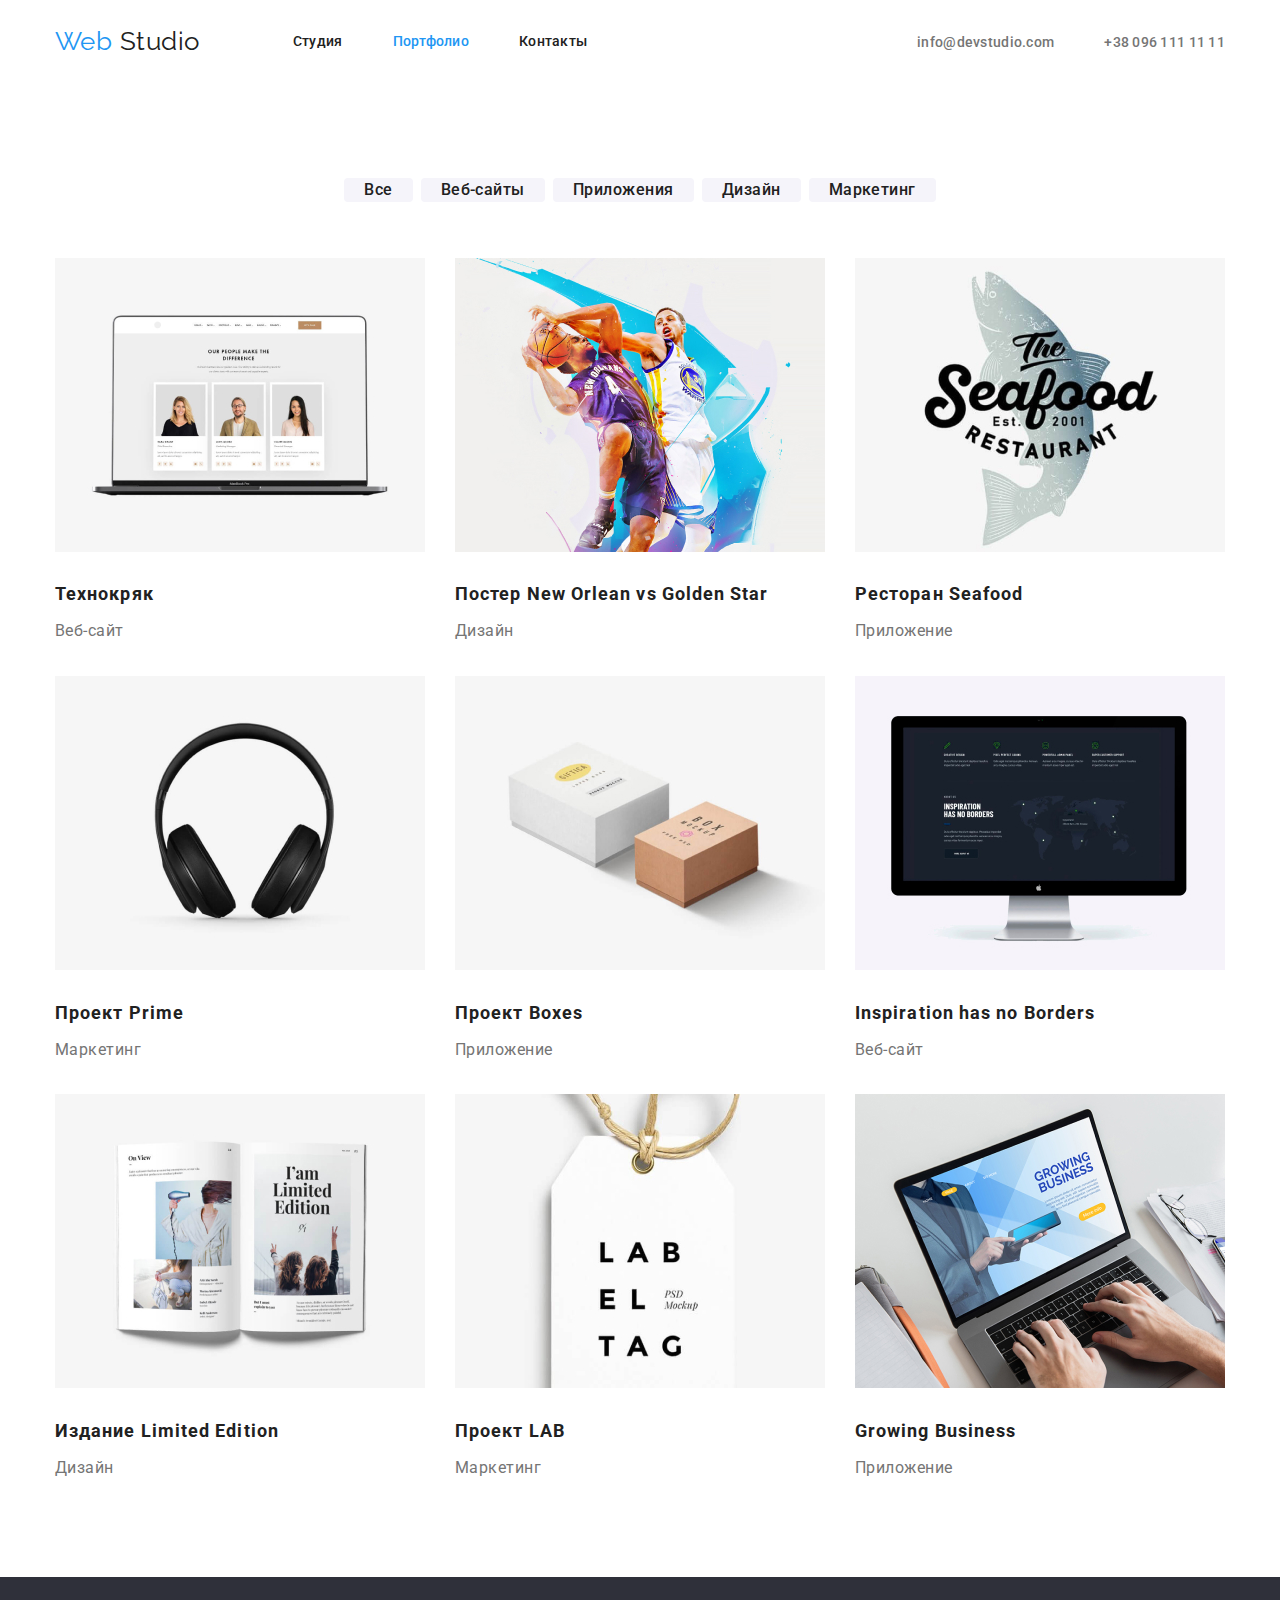
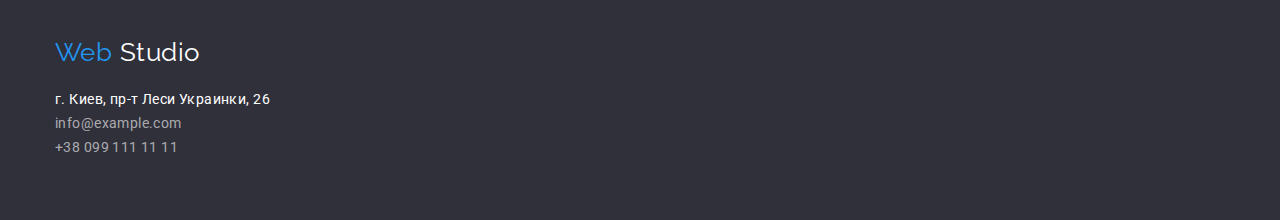
==== portfolio.html @ 5c3839e7 "finish" ====
<!DOCTYPE html>
<html lang="ru">
  <head>
    <meta charset="UTF-8" />
    <meta name="viewport" content="width=device-width, initial-scale=1.0" />
    <title>Portfolio</title>
    <link
      href="https://fonts.googleapis.com/css2?family=Raleway:wght@700&family=Roboto:wght@400;500;700;900&display=swap"
      rel="stylesheet"
    />
    <link rel="stylesheet" href="./css/normalize.css" />
    <link rel="stylesheet" href="css/styles-portfolio.css" />
  </head>
  <body class="page">
    <!-- Шапка -->
    <header>
      <div class="main-nav container">
        <nav class="nav-site">
          <a href="./index.html" class="logo link"
            >Web <span class="logo-up">Studio</span></a
          >
          <ul class="site-nav list">
            <li class="item">
              <a href="./index.html" class="site-nav-bot link">Студия</a>
            </li>
            <li class="item">
              <a href="./portfolio.html" class="site-nav-w link">Портфолио</a>
            </li>
            <li class="item">
              <a href="" class="site-nav-bot link">Контакты</a>
            </li>
          </ul>
        </nav>
        <div class="kontakt">
          <address>
            <ul class="kontakt list">
              <li class="item">
                <a href="mailto:info@devstudio.com" class="kontaсt-inf link"
                  >info@devstudio.com</a
                >
              </li>
              <li class="item">
                <a href="tel:+380961111111" class="kontaсt-inf link"
                  >+38 096 111 11 11</a
                >
              </li>
            </ul>
          </address>
        </div>
      </div>
    </header>
    <!-- Хіро -->
    <h1 class="title visually-hidden">Приклади робіт</h1>
    <main class="exm-work container">
      <ul class="meny list">
        <li class="item">
          <button type="button" class="but">Все</button>
        </li>
        <li class="item">
          <button type="button" class="but">Веб-сайты</button>
        </li>
        <li class="item">
          <button type="button" class="but">Приложения</button>
        </li>
        <li class="item">
          <button type="button" class="but">Дизайн</button>
        </li>
        <li class="item">
          <button type="button" class="but">Маркетинг</button>
        </li>
      </ul>
      <ul class="project list">
        <li class="item">
          <img
            src="./image/projekt/techno.jpg"
            width="370"
            height="294"
            alt="Картинка веб сайту"
          />
          <h2 class="project-name">Технокряк</h2>
          <p class="project-fun">Веб-сайт</p>
        </li>
        <li class="item">
          <img
            src="./image/projekt/new.orlean.jpg "
            width="370"
            height="294"
            alt="Фото баскетболістів"
          />
          <h2 class="project-name">Постер New Orlean vs Golden Star</h2>
          <p class="project-fun">Дизайн</p>
        </li>
        <li class="item">
          <img
            src="./image/projekt/seafood.jpg"
            width="370"
            height="294"
            alt="Емблема ресторану суафуд"
          />
          <h2 class="project-name">Ресторан Seafood</h2>
          <p class="project-fun">Приложение</p>
        </li>
        <li class="item">
          <img
            src="./image/projekt/prime.jpg"
            width="370"
            height="294"
            alt="Фото наушників"
          />
          <h2 class="project-name">Проект Prime</h2>
          <p class="project-fun">Маркетинг</p>
        </li>
        <li class="item">
          <img
            src="./image/projekt/boxes.jpg "
            width="370"
            height="294"
            alt="Дві коробочки"
          />
          <h2 class="project-name">Проект Boxes</h2>
          <p class="project-fun">Приложение</p>
        </li>
        <li class="item">
          <img
            src="./image/projekt/inspiration.jpg "
            width="370"
            height="294"
            alt="Екран компютера"
          />
          <h2 class="project-name">Inspiration has no Borders</h2>
          <p class="project-fun">Веб-сайт</p>
        </li>
        <li class="item">
          <img
            src="./image/projekt/limited.jpg "
            width="370"
            height="294"
            alt="Відкрита книга"
          />
          <h2 class="project-name">Издание Limited Edition</h2>
          <p class="project-fun">Дизайн</p>
        </li>
        <li class="item">
          <img
            src="./image/projekt/lab.jpg"
            width="370"
            height="294"
            alt="Етикетка лаб"
          />
          <h2 class="project-name">Проект LAB</h2>
          <p class="project-fun">Маркетинг</p>
        </li>
        <li class="item">
          <img
            src="./image/projekt/growing.jpg "
            width="370"
            height="294"
            alt="Робота на ноутбуці"
          />
          <h2 class="project-name">Growing Business</h2>
          <p class="project-fun">Приложение</p>
        </li>
      </ul>
    </main>
    <!-- Подвал -->
    <footer>
      <section class="footer">
        <div class="container">
          <h2 class="title visually-hidden">Подвал</h2>
          <div>
            <div class="footer-logo">
              <a href="./index.html" class="logo link"
                >Web <span class="logo-d">Studio</span>
              </a>
            </div>
            <address>
              <ul class="address list">
                <li class="item">
                  <a
                    target="blank"
                    href="https://www.google.com.ua/maps/search/%D0%B3.+%D0%9A%D0%B8%D0%B5%D0%B2,+%D0%BF%D1%80-%D1%82+%D0%9B%D0%B5%D1%81%D0%B8+%D0%A3%D0%BA%D1%80%D0%B0%D0%B8%D0%BD%D0%BA%D0%B8,+26/@50.4728094,30.41841,12z/data=!3m1!4b1?hl=ru"
                    class="address-ul link"
                    >г. Киев, пр-т Леси Украинки, 26</a
                  >
                </li>
                <li class="item">
                  <a href="mailto:info@example.com" class="address-kont link"
                    >info@example.com</a
                  >
                </li>
                <li class="item">
                  <a href="tel:+38099111111" class="address-kont link"
                    >+38 099 111 11 11</a
                  >
                </li>
              </ul>
            </address>
          </div>
          <div></div>
        </div>
      </section>
    </footer>
  </body>
</html>
---- css/styles-portfolio.css ----
:root {
  --primari-text-color: #757575;
  --title-text-color: #2196f3;
  --accent-color: #212121;
  --primary-beg-color: #ffffff;
  --primary-begf-color: #2f303a;
  --primary-begf-team: #f5f4fa;
  --font-famali: Roboto, sans-serif;
  --font-famali-logo: Raleway, sans-serif;
}
body {
  color: var(--accent-color);
  background-color: var(--primary-beg-color);
  font-family: var(--font-famali);
  letter-spacing: 0.03em;
}
* {
  box-sizing: border-box;
}
*,
*::before,
*::after {
  box-sizing: inherit;
  margin: 0;
  padding: 0;
  /* outline: 1px solid red; */
}
.link {
  text-decoration: none;
}
.list {
  list-style: none;
  padding: 0;
  margin: 0;
}
button {
  cursor: pointer;
}
.visually-hidden {
  position: absolute !important;
  clip: rect(1px 1px 1px 1px); /* IE6, IE7 */
  clip: rect(1px, 1px, 1px, 1px);
  padding: 0 !important;
  border: 0 !important;
  height: 1px !important;
  width: 1px !important;
  overflow: hidden;
}
.container {
  width: 1170px;
  padding-left: 15px;
  padding-right: 15px;
  margin: 0 auto;
  border: coral 15px;
}
/* ====header==== */
.main-nav {
  display: flex;
  align-items: center;
  padding-bottom: 94px;
}
.nav-site {
  display: flex;
  align-items: center;
}
.logo {
  color: var(--title-text-color);
  font-family: var(--font-famali-logo);
  font-size: 26px;
  line-height: 1.19;
}
.logo-up {
  color: var(--accent-color);
}
.site-nav-bot {
  display: block;
  padding-top: 32px;
  padding-bottom: 32px;

  font-weight: 500;
  font-size: 14px;
  line-height: 1.42;
  letter-spacing: 0.02em;
  color: var(--accent-color);
}
.site-nav-bot:hover,
.site-nav-bot:focus {
  color: var(--title-text-color);
}
.kontaсt-inf {
  font-style: normal;
  font-weight: 500;
  font-size: 14px;
  line-height: 1.14;
  letter-spacing: 0.02em;
  color: var(--primari-text-color);
}
.kontakt .item {
  padding-top: 32px;
  padding-bottom: 32px;
}
.kontakt .item + .item {
  margin-left: 50px;
}
.kontakt {
  display: flex;
  margin-left: auto;
}
.site-nav-w {
  display: block;
  padding-top: 32px;
  padding-bottom: 32px;

  font-weight: 500;
  font-size: 14px;
  line-height: 1.42;
  letter-spacing: 0.02em;
  color: var(--title-text-color);
}
.kontaсt-inf:hover,
.kontaсt-inf:focus {
  color: var(--title-text-color);
}
.site-nav {
  display: flex;
  margin-left: 93px;
}
.site-nav .item:not(:last-child) {
  margin-right: 50px;
}
/* ====end header==== */
/* ====hero==== */
.but {
  font-family: Roboto;
  font-weight: 500;
  font-size: 16px;
  line-height: 1.5;
  text-align: center;
  letter-spacing: 0.03em;
  color: var(--accent-color);
  background-color: #f5f4fa;
  border-radius: 4px;
  padding: 0px 20px;
  display: inline-block;
}
.but {
  border: 0px;
}
.but:hover,
.but:focus {
  background-color: var(--title-text-color);
  color: var(--primary-beg-color);
}
.project-name {
  font-weight: 700;
  font-size: 18px;
  line-height: 2;
  letter-spacing: 0.06em;
  color: var(--accent-color);
  margin-top: 20px;
  margin-bottom: 4px;
}
.project-fun {
  font-weight: 400;
  font-size: 16px;
  line-height: 1.87;
  letter-spacing: 0.03em;
  color: var(--primari-text-color);
}
.project {
  display: flex;
  flex-wrap: wrap;
}
.project .item {
  width: 370;
  margin-right: 30px;
  margin-bottom: 30px;
}
.project .item:nth-last-child(-n + 3) {
  margin-bottom: 0px;
}
.project .item:nth-child(3n) {
  margin-right: 0;
}
.meny {
  display: flex;
  justify-content: center;
}
.meny .item + .item {
  margin-left: 8px;
}
.meny {
  margin-bottom: 56px;
}
.exm-work {
  padding-bottom: 94px;
}

/* ====end hero==== */

/* ====foother==== */
.footer {
  background-color: var(--primary-begf-color);
  padding-bottom: 60px;
  padding-top: 60px;
}
.logo-d {
  color: var(--primary-beg-color);
}
.address-ul {
  font-style: normal;
  font-weight: 400;
  font-size: 14px;
  line-height: 1.71;
  letter-spacing: 0.03em;
  color: var(--primary-beg-color);
}
.address-kont {
  font-style: normal;
  font-weight: 400;
  font-size: 14px;
  line-height: 1.71;
  letter-spacing: 0.03em;
  color: rgba(255, 255, 255, 0.6);
}
.address-kont:hover,
.address-kont:focus {
  color: var(--title-text-color);
}
.address-ul:hover,
.address-ul:focus {
  color: var(--title-text-color);
}
.footer-logo {
  display: flex;
  margin-bottom: 20px;
}
.address .item {
  display: flex;
}
.address .item {
  margin-bottom: 9px;
}
.address .item:nth-last-child(-n + 3) {
  margin-bottom: 0px;
}
/* ====end foother==== */
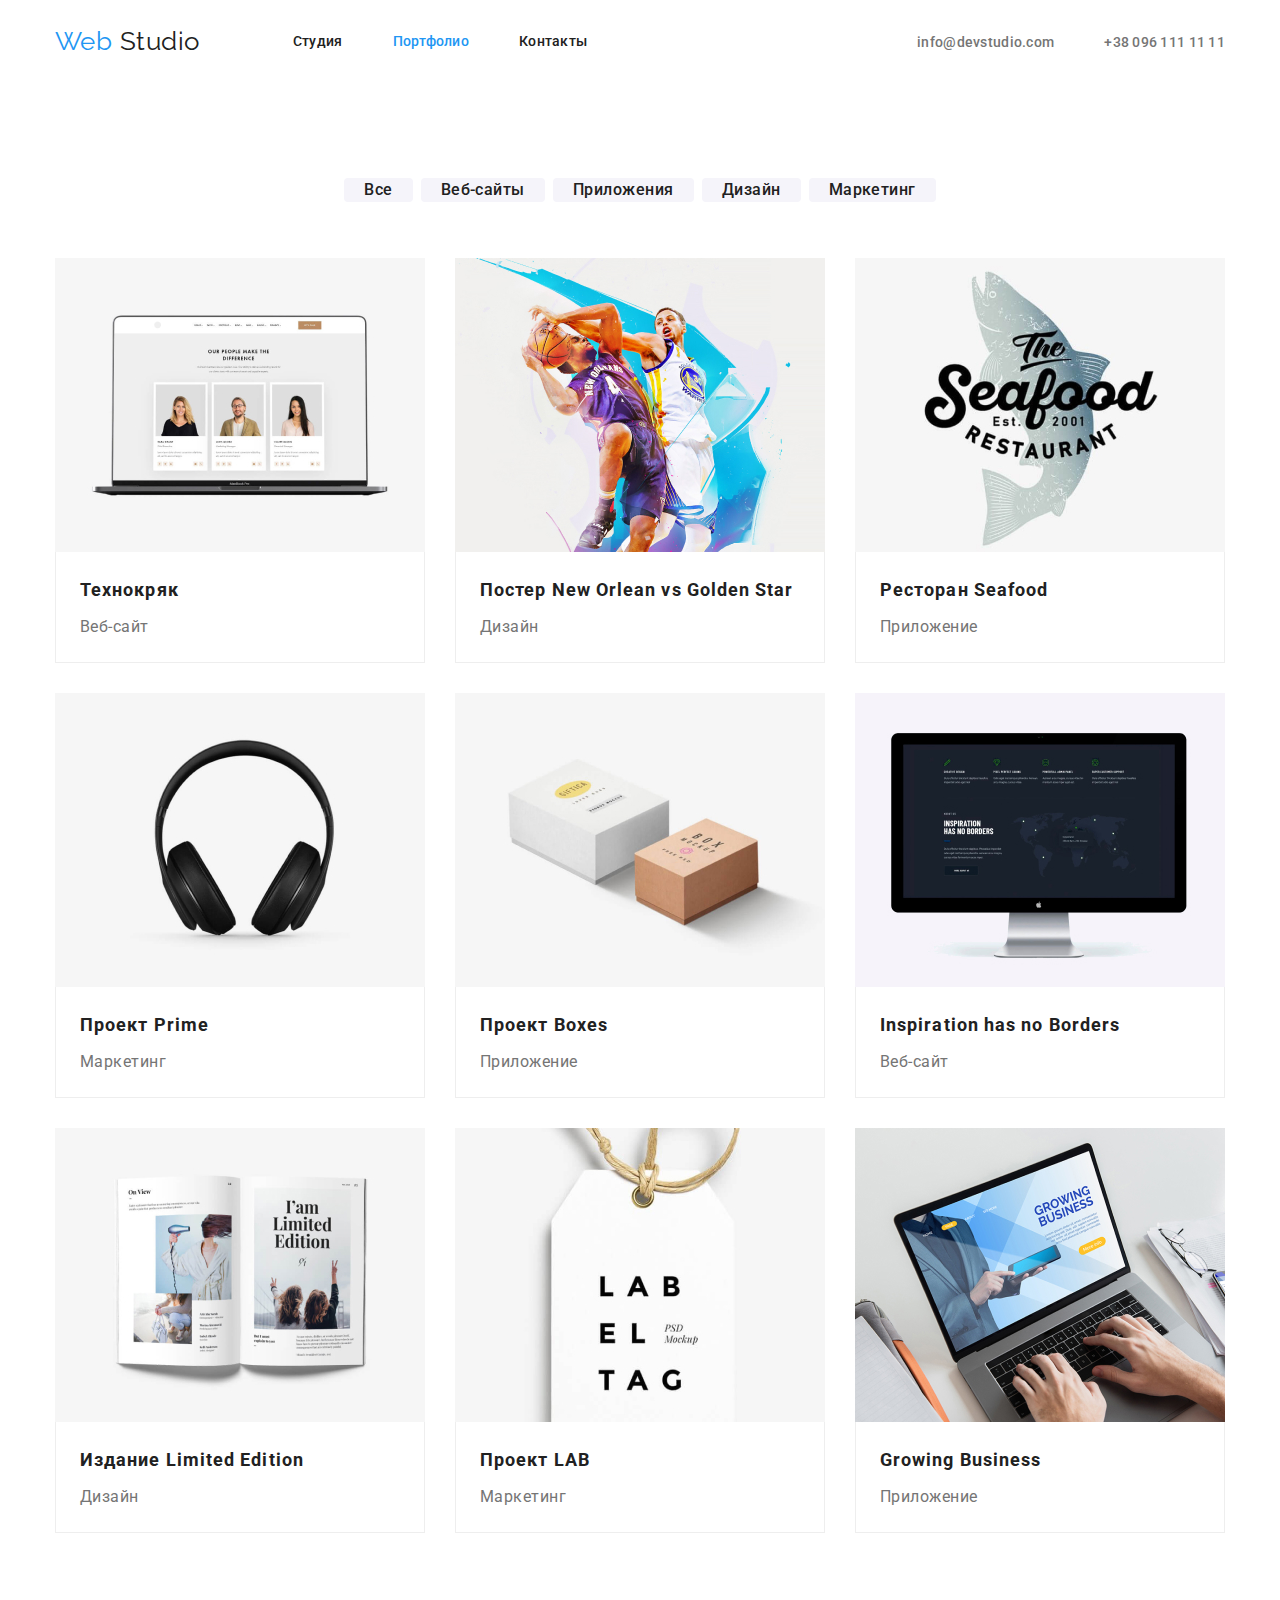
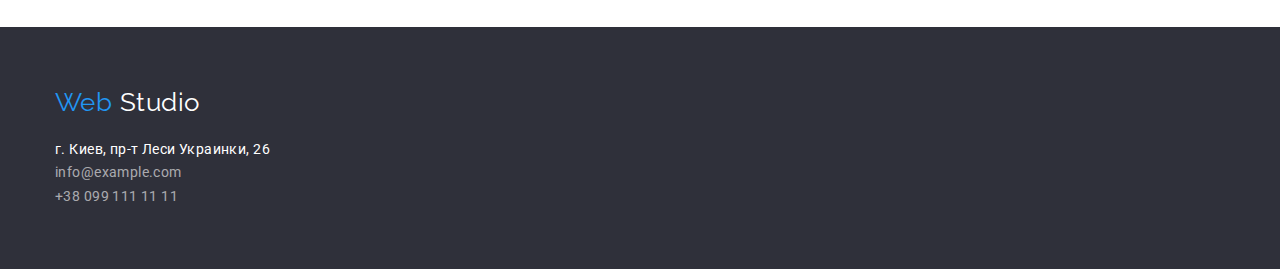
==== commit 877b2832: "finish" ====
--- a/portfolio.html
+++ b/portfolio.html
@@ -71,84 +71,124 @@
       </ul>
       <ul class="project list">
         <li class="item">
-          <img
-            src="./image/projekt/techno.jpg"
-            width="370"
-            height="294"
-            alt="Картинка веб сайту"
-          />
-          <h2 class="project-name">Технокряк</h2>
-          <p class="project-fun">Веб-сайт</p>
-        </li>
-        <li class="item">
-          <img
-            src="./image/projekt/new.orlean.jpg "
-            width="370"
-            height="294"
-            alt="Фото баскетболістів"
-          />
-          <h2 class="project-name">Постер New Orlean vs Golden Star</h2>
-          <p class="project-fun">Дизайн</p>
-        </li>
-        <li class="item">
-          <img
-            src="./image/projekt/seafood.jpg"
-            width="370"
-            height="294"
-            alt="Емблема ресторану суафуд"
-          />
-          <h2 class="project-name">Ресторан Seafood</h2>
-          <p class="project-fun">Приложение</p>
-        </li>
-        <li class="item">
-          <img
-            src="./image/projekt/prime.jpg"
-            width="370"
-            height="294"
-            alt="Фото наушників"
-          />
-          <h2 class="project-name">Проект Prime</h2>
-          <p class="project-fun">Маркетинг</p>
-        </li>
-        <li class="item">
-          <img
-            src="./image/projekt/boxes.jpg "
-            width="370"
-            height="294"
-            alt="Дві коробочки"
-          />
-          <h2 class="project-name">Проект Boxes</h2>
-          <p class="project-fun">Приложение</p>
-        </li>
-        <li class="item">
-          <img
-            src="./image/projekt/inspiration.jpg "
-            width="370"
-            height="294"
-            alt="Екран компютера"
-          />
-          <h2 class="project-name">Inspiration has no Borders</h2>
-          <p class="project-fun">Веб-сайт</p>
-        </li>
-        <li class="item">
-          <img
-            src="./image/projekt/limited.jpg "
-            width="370"
-            height="294"
-            alt="Відкрита книга"
-          />
-          <h2 class="project-name">Издание Limited Edition</h2>
-          <p class="project-fun">Дизайн</p>
-        </li>
-        <li class="item">
-          <img
-            src="./image/projekt/lab.jpg"
-            width="370"
-            height="294"
-            alt="Етикетка лаб"
-          />
-          <h2 class="project-name">Проект LAB</h2>
-          <p class="project-fun">Маркетинг</p>
+          <div class="foto">
+            <img
+              src="./image/projekt/techno.jpg"
+              width="370"
+              height="294"
+              alt="Картинка веб сайту"
+            />
+          </div>
+
+          <div class="frame">
+            <h2 class="project-name">Технокряк</h2>
+            <p class="project-fun">Веб-сайт</p>
+          </div>
+        </li>
+        <li class="item">
+          <div class="foto">
+            <img
+              src="./image/projekt/new.orlean.jpg "
+              width="370"
+              height="294"
+              alt="Фото баскетболістів"
+            />
+          </div>
+
+          <div class="frame">
+            <h2 class="project-name">Постер New Orlean vs Golden Star</h2>
+            <p class="project-fun">Дизайн</p>
+          </div>
+        </li>
+        <li class="item">
+          <div class="foto">
+            <img
+              src="./image/projekt/seafood.jpg"
+              width="370"
+              height="294"
+              alt="Емблема ресторану суафуд"
+            />
+          </div>
+
+          <div class="frame">
+            <h2 class="project-name">Ресторан Seafood</h2>
+            <p class="project-fun">Приложение</p>
+          </div>
+        </li>
+        <li class="item">
+          <div class="foto">
+            <img
+              src="./image/projekt/prime.jpg"
+              width="370"
+              height="294"
+              alt="Фото наушників"
+            />
+          </div>
+
+          <div class="frame">
+            <h2 class="project-name">Проект Prime</h2>
+            <p class="project-fun">Маркетинг</p>
+          </div>
+        </li>
+        <li class="item">
+          <div class="foto">
+            <img
+              src="./image/projekt/boxes.jpg "
+              width="370"
+              height="294"
+              alt="Дві коробочки"
+            />
+          </div>
+
+          <div class="frame">
+            <h2 class="project-name">Проект Boxes</h2>
+            <p class="project-fun">Приложение</p>
+          </div>
+        </li>
+        <li class="item">
+          <div class="foto">
+            <img
+              src="./image/projekt/inspiration.jpg "
+              width="370"
+              height="294"
+              alt="Екран компютера"
+            />
+          </div>
+
+          <div class="frame">
+            <h2 class="project-name">Inspiration has no Borders</h2>
+            <p class="project-fun">Веб-сайт</p>
+          </div>
+        </li>
+        <li class="item">
+          <div class="foto">
+            <img
+              src="./image/projekt/limited.jpg "
+              width="370"
+              height="294"
+              alt="Відкрита книга"
+            />
+          </div>
+
+          <div class="frame">
+            <h2 class="project-name">Издание Limited Edition</h2>
+            <p class="project-fun">Дизайн</p>
+          </div>
+        </li>
+        <li class="item">
+          <div class="foto">
+            <img
+              src="./image/projekt/lab.jpg"
+              width="370"
+              height="294"
+              alt="Етикетка лаб"
+            />
+          </div>
+
+          <div class="frame">
+            <h2 class="project-name">Проект LAB</h2>
+            <p class="project-fun">Маркетинг</p>
+          </div>
         </li>
         <li class="item">
           <img
@@ -157,8 +197,10 @@
             height="294"
             alt="Робота на ноутбуці"
           />
-          <h2 class="project-name">Growing Business</h2>
-          <p class="project-fun">Приложение</p>
+          <div class="frame">
+            <h2 class="project-name">Growing Business</h2>
+            <p class="project-fun">Приложение</p>
+          </div>
         </li>
       </ul>
     </main>
--- a/css/styles-portfolio.css
+++ b/css/styles-portfolio.css
@@ -53,6 +53,9 @@
   margin: 0 auto;
   border: coral 15px;
 }
+img {
+  display: block;
+}
 /* ====header==== */
 .main-nav {
   display: flex;
@@ -152,13 +155,14 @@
   color: var(--primary-beg-color);
 }
 .project-name {
+  padding-bottom: 4px;
+
   font-weight: 700;
   font-size: 18px;
   line-height: 2;
   letter-spacing: 0.06em;
   color: var(--accent-color);
-  margin-top: 20px;
-  margin-bottom: 4px;
+  /* padding-top: 20px; */
 }
 .project-fun {
   font-weight: 400;
@@ -172,7 +176,7 @@
   flex-wrap: wrap;
 }
 .project .item {
-  width: 370;
+  width: calc((100% - 60) / 3);
   margin-right: 30px;
   margin-bottom: 30px;
 }
@@ -195,7 +199,19 @@
 .exm-work {
   padding-bottom: 94px;
 }
-
+.item .frame {
+  /* border: 0px 1px 1px 1px solid #eeeeee; */
+  border-bottom: 1px solid #eeeeee;
+  border-left: 1px solid #eeeeee;
+  border-right: 1px solid #eeeeee;
+  padding: 20px 24px;
+
+  /* border: 1px solid #eeeeee;
+  box-sizing: border-box; */
+}
+.item .foto {
+  padding-bottom: 20;
+}
 /* ====end hero==== */
 
 /* ====foother==== */
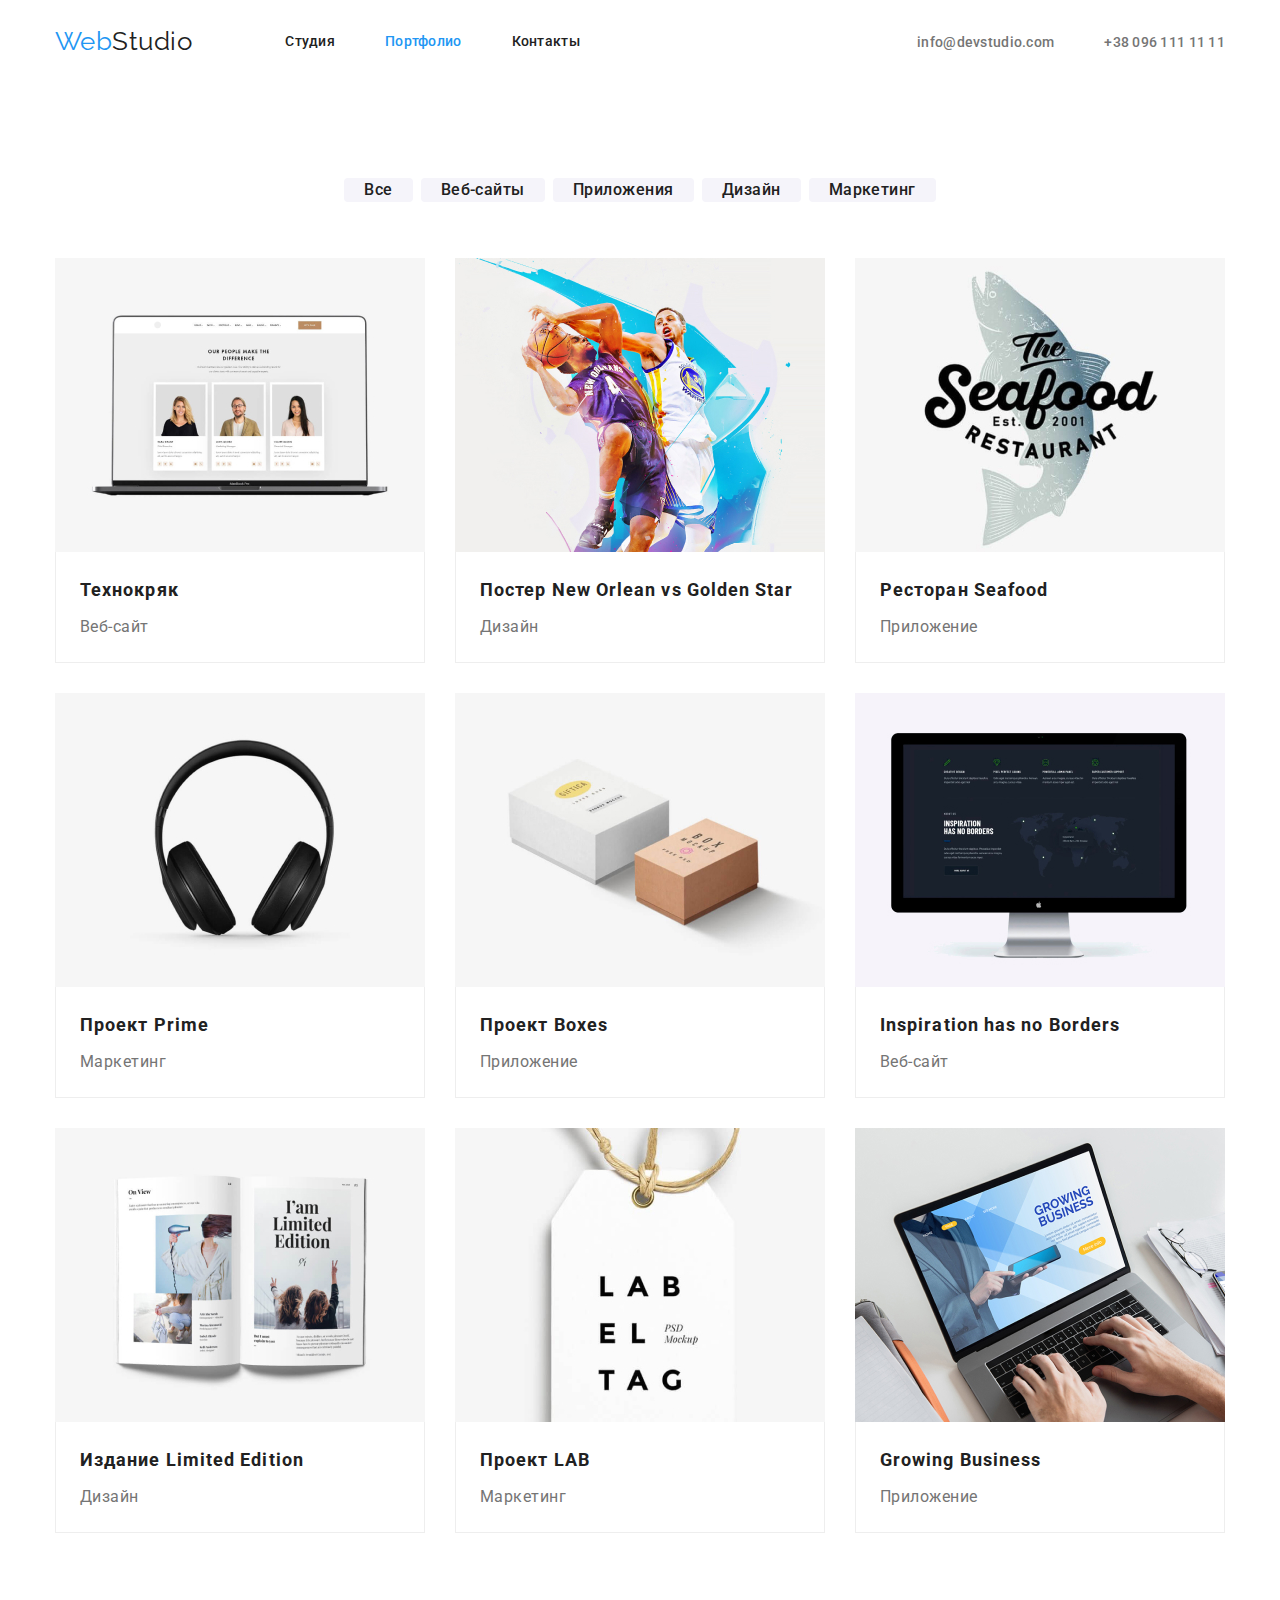
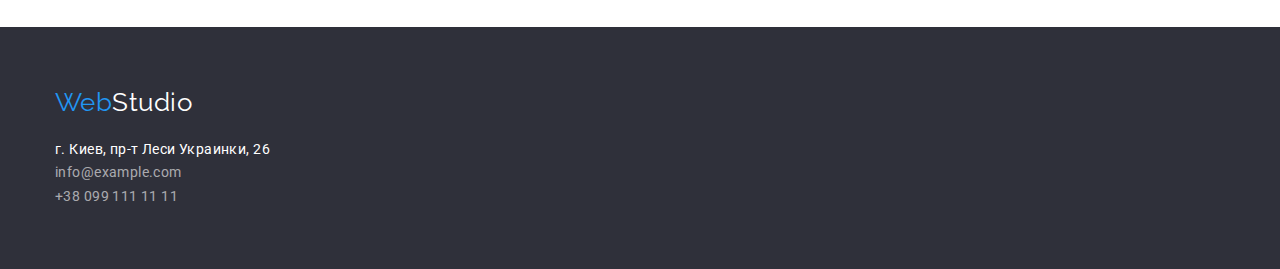
==== commit 7725c01e: "fin" ====
--- a/portfolio.html
+++ b/portfolio.html
@@ -17,7 +17,7 @@
       <div class="main-nav container">
         <nav class="nav-site">
           <a href="./index.html" class="logo link"
-            >Web <span class="logo-up">Studio</span></a
+            >Web<span class="logo-up">Studio</span></a
           >
           <ul class="site-nav list">
             <li class="item">
@@ -212,7 +212,7 @@
           <div>
             <div class="footer-logo">
               <a href="./index.html" class="logo link"
-                >Web <span class="logo-d">Studio</span>
+                >Web<span class="logo-d">Studio</span>
               </a>
             </div>
             <address>
--- a/css/styles-portfolio.css
+++ b/css/styles-portfolio.css
@@ -48,8 +48,8 @@
 }
 .container {
   width: 1170px;
-  padding-left: 15px;
-  padding-right: 15px;
+  padding-left: 30px;
+  padding-right: 30px;
   margin: 0 auto;
   border: coral 15px;
 }
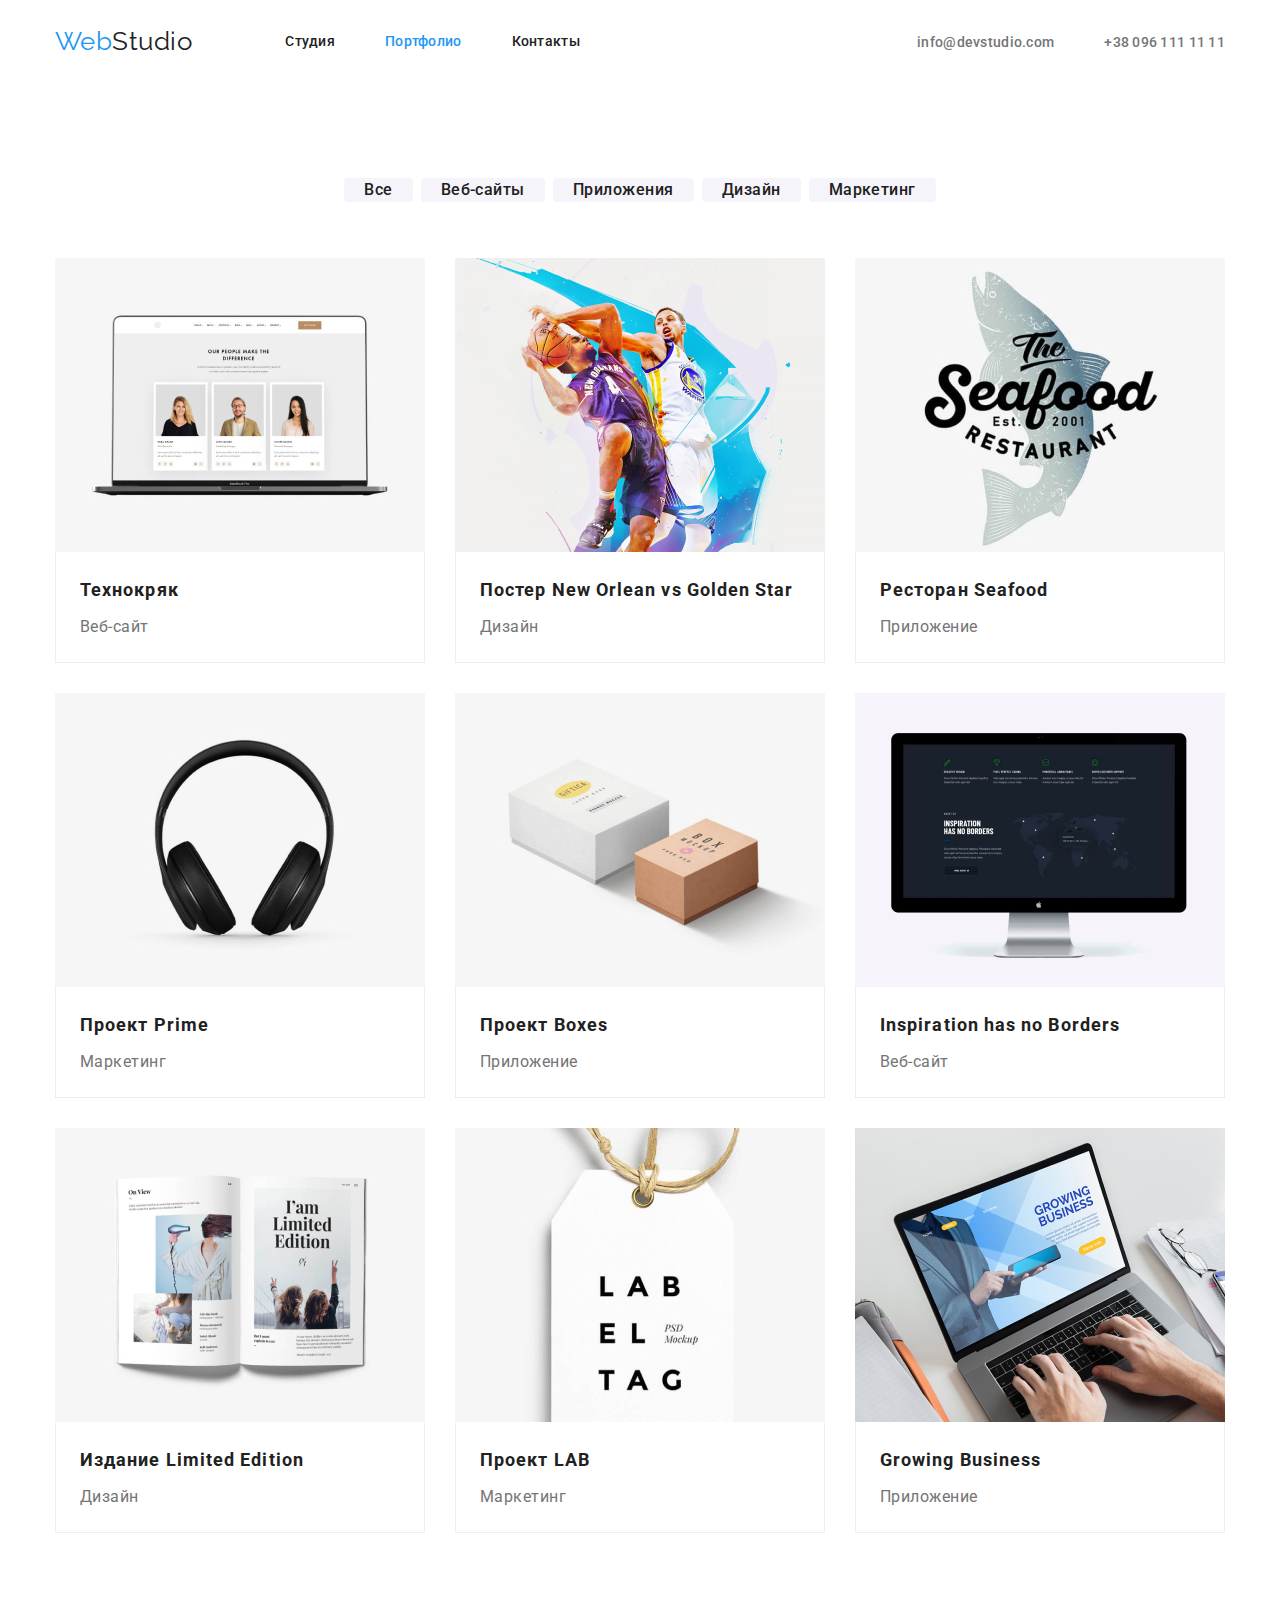
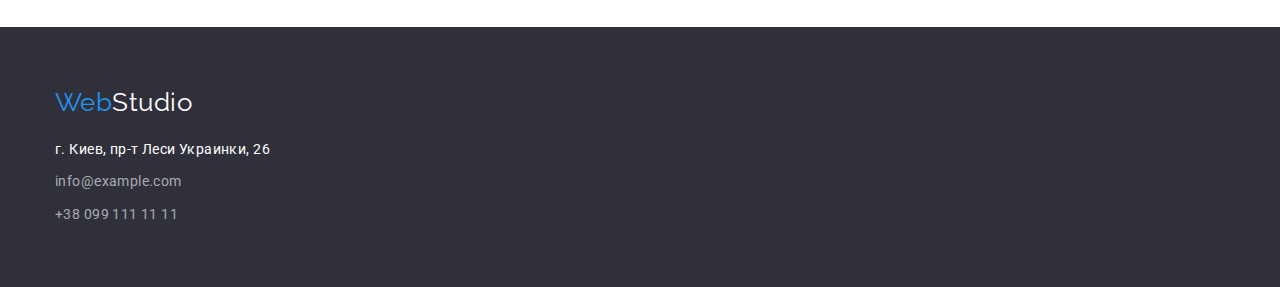
==== commit 263b46e6: "finish" ====
--- a/portfolio.html
+++ b/portfolio.html
@@ -205,42 +205,40 @@
       </ul>
     </main>
     <!-- Подвал -->
-    <footer>
-      <section class="footer">
-        <div class="container">
-          <h2 class="title visually-hidden">Подвал</h2>
-          <div>
-            <div class="footer-logo">
-              <a href="./index.html" class="logo link"
-                >Web<span class="logo-d">Studio</span>
-              </a>
-            </div>
-            <address>
-              <ul class="address list">
-                <li class="item">
-                  <a
-                    target="blank"
-                    href="https://www.google.com.ua/maps/search/%D0%B3.+%D0%9A%D0%B8%D0%B5%D0%B2,+%D0%BF%D1%80-%D1%82+%D0%9B%D0%B5%D1%81%D0%B8+%D0%A3%D0%BA%D1%80%D0%B0%D0%B8%D0%BD%D0%BA%D0%B8,+26/@50.4728094,30.41841,12z/data=!3m1!4b1?hl=ru"
-                    class="address-ul link"
-                    >г. Киев, пр-т Леси Украинки, 26</a
-                  >
-                </li>
-                <li class="item">
-                  <a href="mailto:info@example.com" class="address-kont link"
-                    >info@example.com</a
-                  >
-                </li>
-                <li class="item">
-                  <a href="tel:+38099111111" class="address-kont link"
-                    >+38 099 111 11 11</a
-                  >
-                </li>
-              </ul>
-            </address>
-          </div>
-          <div></div>
+    <footer class="footer">
+      <div class="container">
+        <h2 class="title visually-hidden">Подвал</h2>
+        <div class="footer-1">
+          <div class="footer-logo">
+            <a href="./index.html" class="logo link"
+              >Web<span class="logo-d">Studio</span>
+            </a>
+          </div>
+          <address>
+            <ul class="address list">
+              <li class="item">
+                <a
+                  target="blank"
+                  href="https://www.google.com.ua/maps/search/%D0%B3.+%D0%9A%D0%B8%D0%B5%D0%B2,+%D0%BF%D1%80-%D1%82+%D0%9B%D0%B5%D1%81%D0%B8+%D0%A3%D0%BA%D1%80%D0%B0%D0%B8%D0%BD%D0%BA%D0%B8,+26/@50.4728094,30.41841,12z/data=!3m1!4b1?hl=ru"
+                  class="address-ul link"
+                  >г. Киев, пр-т Леси Украинки, 26</a
+                >
+              </li>
+              <li class="item">
+                <a href="mailto:info@example.com" class="address-kont link"
+                  >info@example.com</a
+                >
+              </li>
+              <li class="item">
+                <a href="tel:+38099111111" class="address-kont link"
+                  >+38 099 111 11 11</a
+                >
+              </li>
+            </ul>
+          </address>
         </div>
-      </section>
+        <div></div>
+      </div>
     </footer>
   </body>
 </html>
--- a/css/styles-portfolio.css
+++ b/css/styles-portfolio.css
@@ -14,7 +14,7 @@
   font-family: var(--font-famali);
   letter-spacing: 0.03em;
 }
-* {
+html {
   box-sizing: border-box;
 }
 *,
@@ -47,11 +47,10 @@
   overflow: hidden;
 }
 .container {
-  width: 1170px;
-  padding-left: 30px;
-  padding-right: 30px;
+  width: 1200px;
+  padding-left: 15px;
+  padding-right: 15px;
   margin: 0 auto;
-  border: coral 15px;
 }
 img {
   display: block;
@@ -176,7 +175,7 @@
   flex-wrap: wrap;
 }
 .project .item {
-  width: calc((100% - 60) / 3);
+  width: calc((100% - 60px) / 3);
   margin-right: 30px;
   margin-bottom: 30px;
 }
@@ -257,7 +256,10 @@
 .address .item {
   margin-bottom: 9px;
 }
-.address .item:nth-last-child(-n + 3) {
+.address .item:nth-last-child(-n + 1) {
   margin-bottom: 0px;
 }
+.footer-1 {
+  width: 270px;
+}
 /* ====end foother==== */
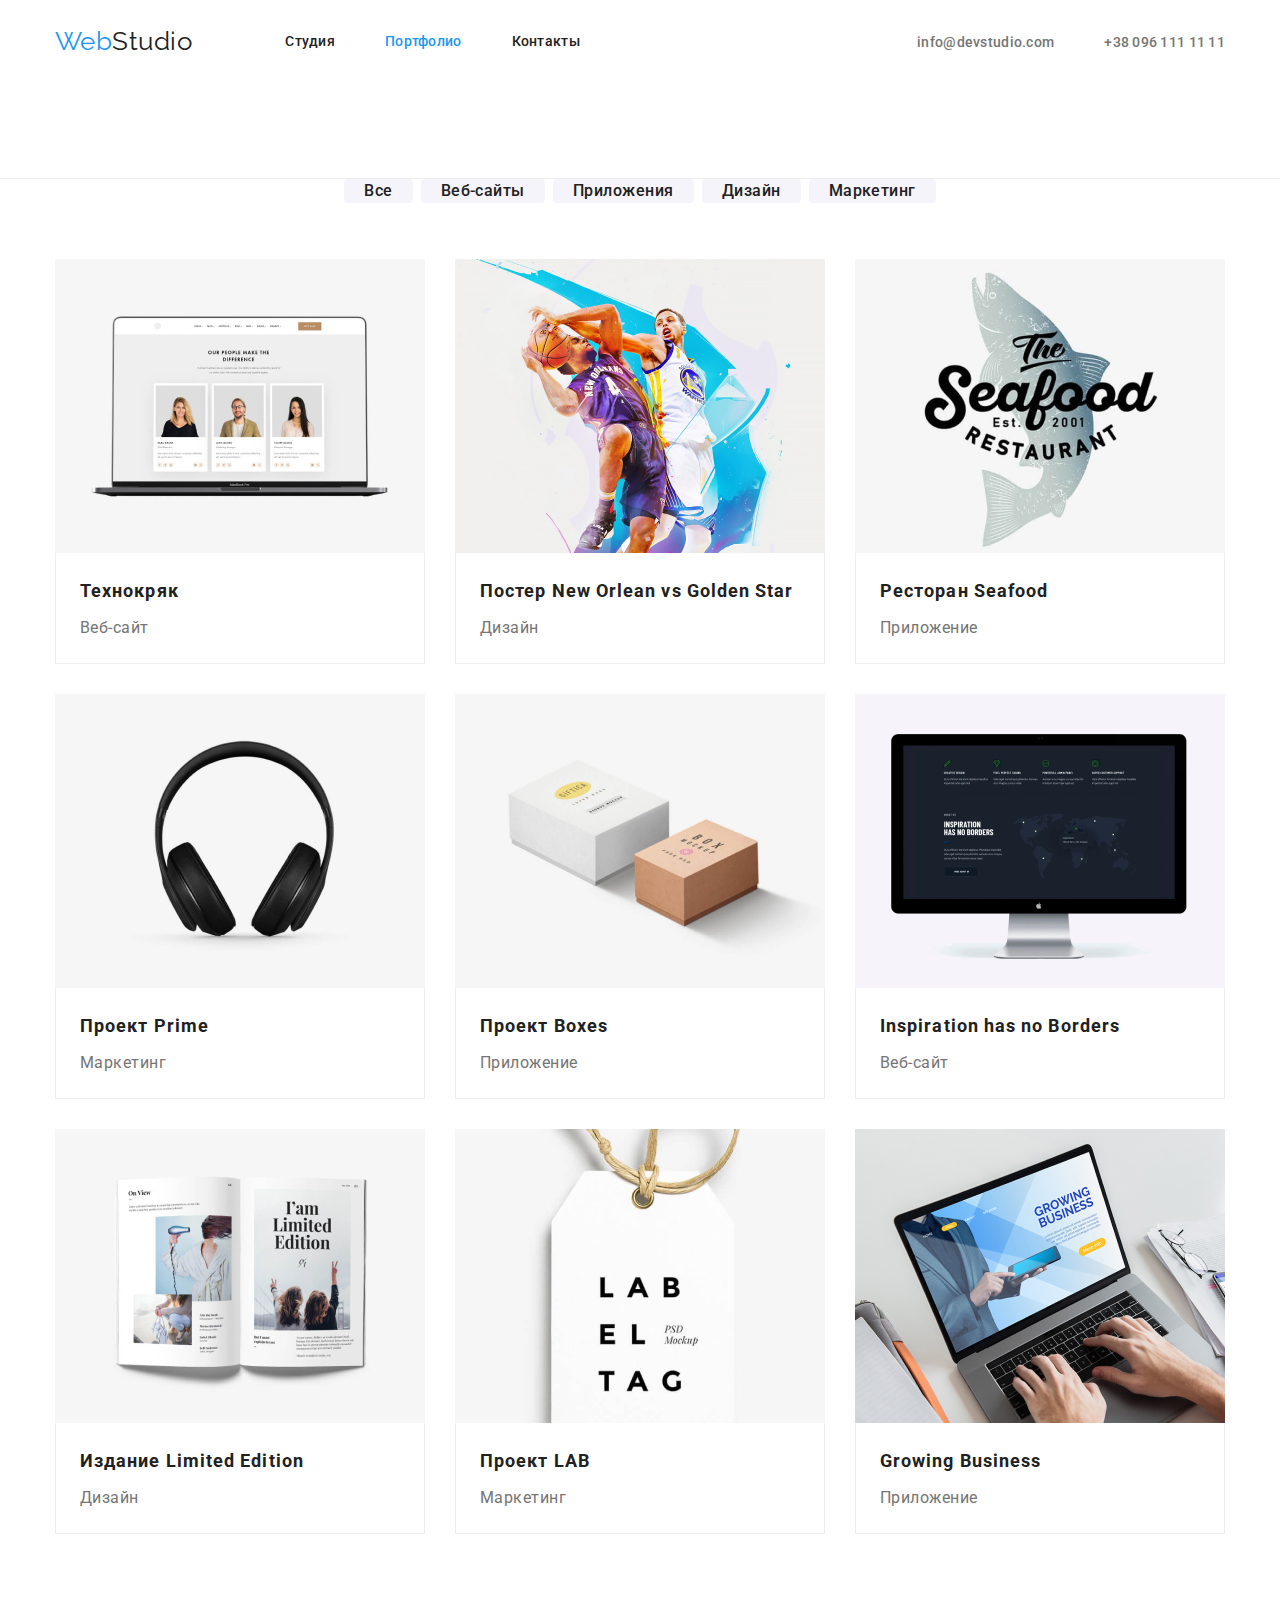
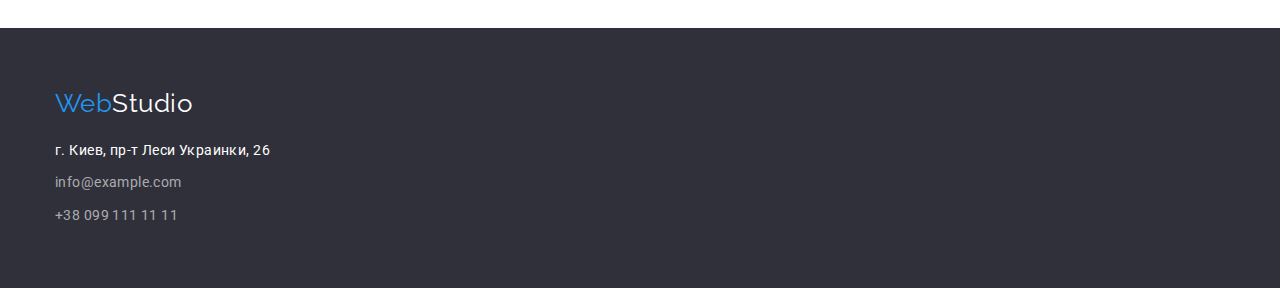
==== commit adc8a291: "12" ====
--- a/portfolio.html
+++ b/portfolio.html
@@ -14,41 +14,44 @@
   <body class="page">
     <!-- Шапка -->
     <header>
-      <div class="main-nav container">
-        <nav class="nav-site">
-          <a href="./index.html" class="logo link"
-            >Web<span class="logo-up">Studio</span></a
-          >
-          <ul class="site-nav list">
-            <li class="item">
-              <a href="./index.html" class="site-nav-bot link">Студия</a>
-            </li>
-            <li class="item">
-              <a href="./portfolio.html" class="site-nav-w link">Портфолио</a>
-            </li>
-            <li class="item">
-              <a href="" class="site-nav-bot link">Контакты</a>
-            </li>
-          </ul>
-        </nav>
-        <div class="kontakt">
-          <address>
-            <ul class="kontakt list">
-              <li class="item">
-                <a href="mailto:info@devstudio.com" class="kontaсt-inf link"
-                  >info@devstudio.com</a
-                >
-              </li>
-              <li class="item">
-                <a href="tel:+380961111111" class="kontaсt-inf link"
-                  >+38 096 111 11 11</a
-                >
+      <div class="line">
+        <div class="main-nav container">
+          <nav class="nav-site">
+            <a href="./index.html" class="logo link"
+              >Web<span class="logo-up">Studio</span></a
+            >
+            <ul class="site-nav list">
+              <li class="item">
+                <a href="./index.html" class="site-nav-bot link">Студия</a>
+              </li>
+              <li class="item">
+                <a href="./portfolio.html" class="site-nav-w link">Портфолио</a>
+              </li>
+              <li class="item">
+                <a href="" class="site-nav-bot link">Контакты</a>
               </li>
             </ul>
-          </address>
+          </nav>
+          <div class="kontakt">
+            <address>
+              <ul class="kontakt list">
+                <li class="item">
+                  <a href="mailto:info@devstudio.com" class="kontaсt-inf link"
+                    >info@devstudio.com</a
+                  >
+                </li>
+                <li class="item">
+                  <a href="tel:+380961111111" class="kontaсt-inf link"
+                    >+38 096 111 11 11</a
+                  >
+                </li>
+              </ul>
+            </address>
+          </div>
         </div>
       </div>
     </header>
+
     <!-- Хіро -->
     <h1 class="title visually-hidden">Приклади робіт</h1>
     <main class="exm-work container">
--- a/css/styles-portfolio.css
+++ b/css/styles-portfolio.css
@@ -96,6 +96,8 @@
   line-height: 1.14;
   letter-spacing: 0.02em;
   color: var(--primari-text-color);
+  padding-top: 32px;
+  padding-bottom: 32px;
 }
 .kontakt .item {
   padding-top: 32px;
@@ -129,6 +131,9 @@
 }
 .site-nav .item:not(:last-child) {
   margin-right: 50px;
+}
+.line {
+  border-bottom: 1px solid #eeeeee;
 }
 /* ====end header==== */
 /* ====hero==== */
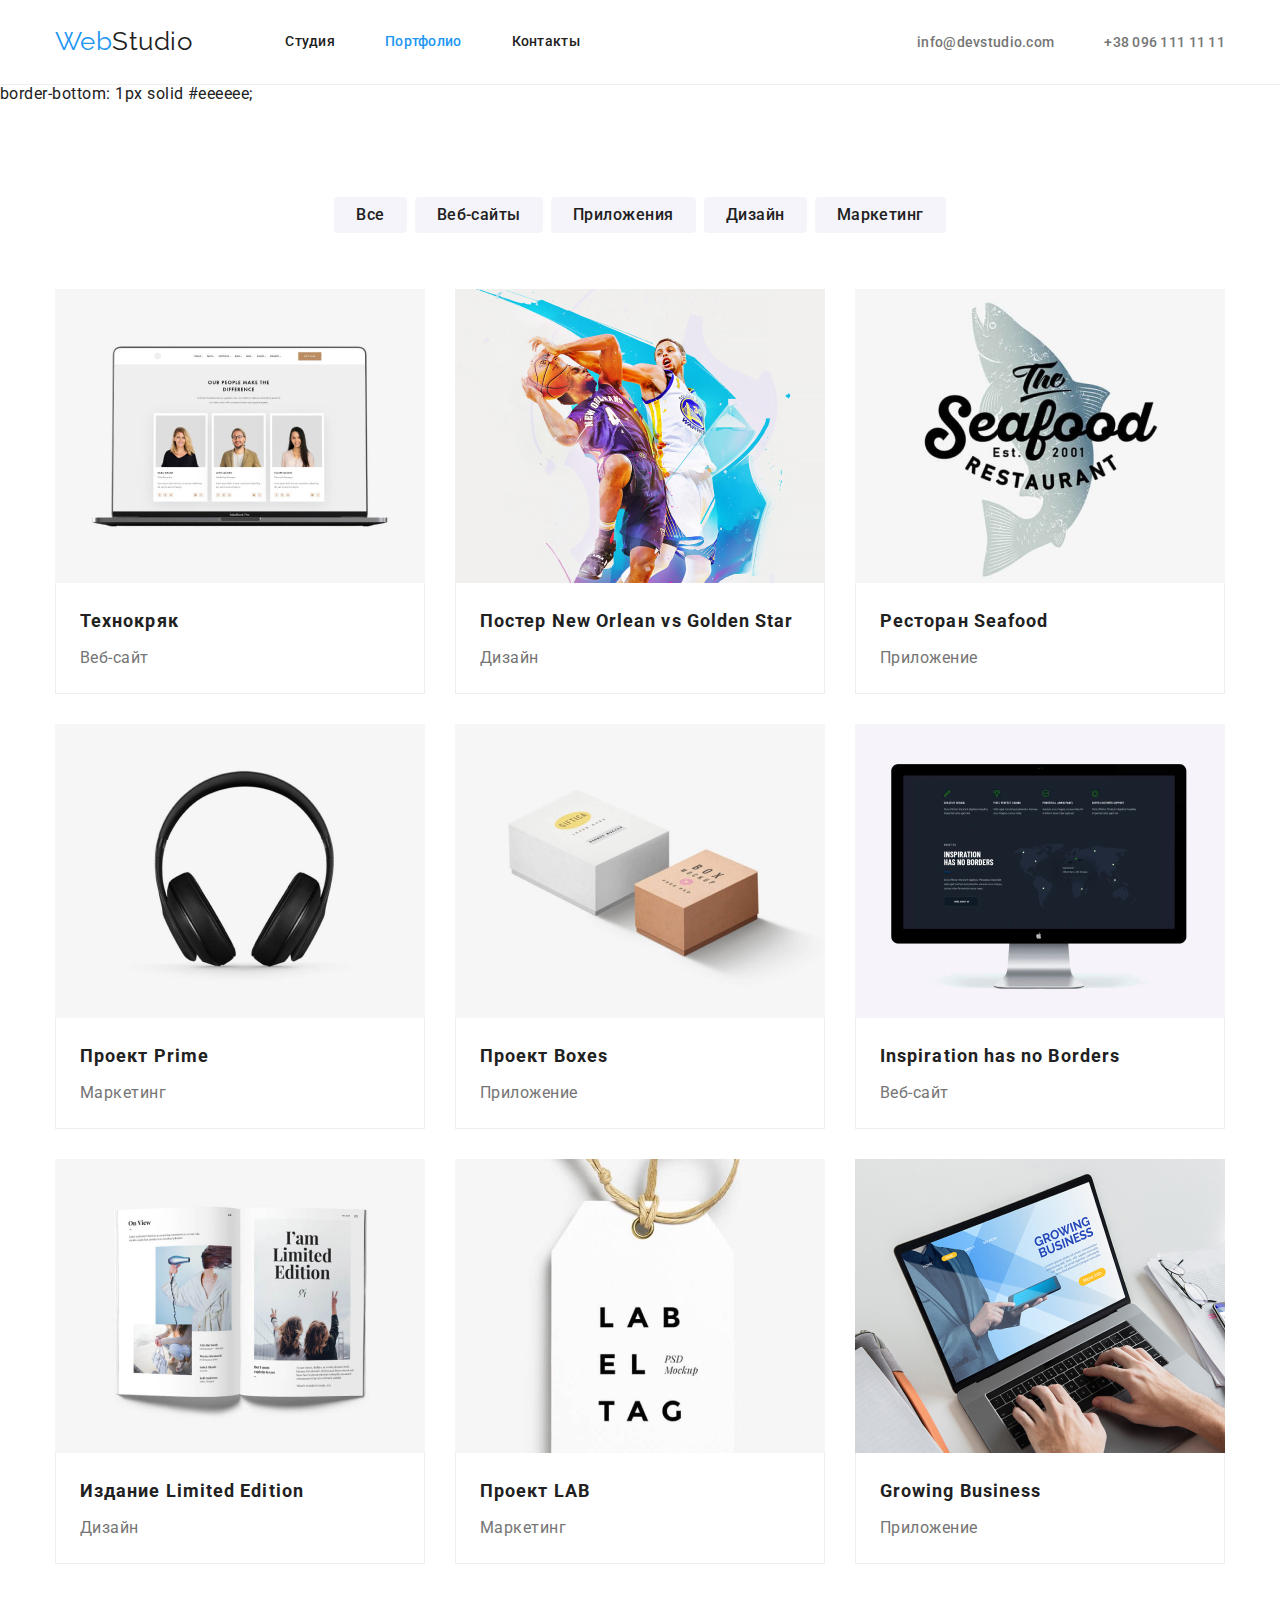
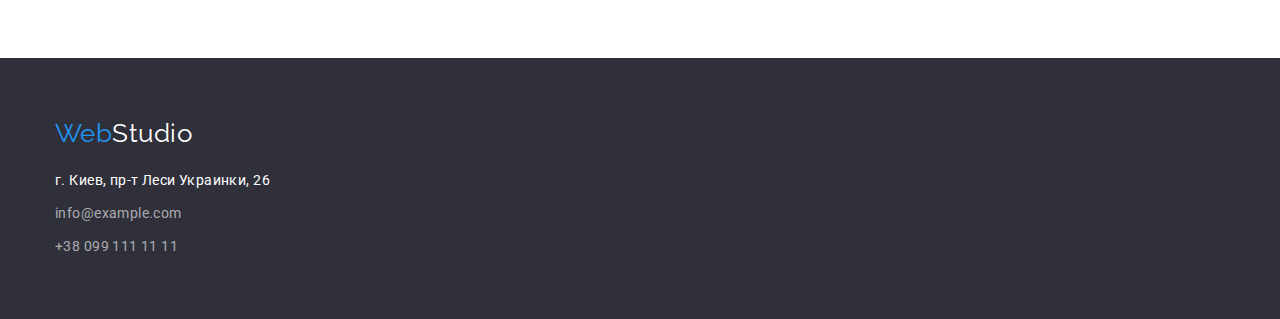
==== commit e5d601d0: "finish=)" ====
--- a/portfolio.html
+++ b/portfolio.html
@@ -13,45 +13,43 @@
   </head>
   <body class="page">
     <!-- Шапка -->
-    <header>
-      <div class="line">
-        <div class="main-nav container">
-          <nav class="nav-site">
-            <a href="./index.html" class="logo link"
-              >Web<span class="logo-up">Studio</span></a
-            >
-            <ul class="site-nav list">
-              <li class="item">
-                <a href="./index.html" class="site-nav-bot link">Студия</a>
-              </li>
-              <li class="item">
-                <a href="./portfolio.html" class="site-nav-w link">Портфолио</a>
-              </li>
-              <li class="item">
-                <a href="" class="site-nav-bot link">Контакты</a>
+    <header class="line">
+      <div class="main-nav container">
+        <nav class="nav-site">
+          <a href="./index.html" class="logo link"
+            >Web<span class="logo-up">Studio</span></a
+          >
+          <ul class="site-nav list">
+            <li class="item">
+              <a href="./index.html" class="site-nav-bot link">Студия</a>
+            </li>
+            <li class="item">
+              <a href="./portfolio.html" class="site-nav-w link">Портфолио</a>
+            </li>
+            <li class="item">
+              <a href="" class="site-nav-bot link">Контакты</a>
+            </li>
+          </ul>
+        </nav>
+        <div class="kontakt">
+          <address>
+            <ul class="kontakt list">
+              <li class="item">
+                <a href="mailto:info@devstudio.com" class="kontaсt-inf link"
+                  >info@devstudio.com</a
+                >
+              </li>
+              <li class="item">
+                <a href="tel:+380961111111" class="kontaсt-inf link"
+                  >+38 096 111 11 11</a
+                >
               </li>
             </ul>
-          </nav>
-          <div class="kontakt">
-            <address>
-              <ul class="kontakt list">
-                <li class="item">
-                  <a href="mailto:info@devstudio.com" class="kontaсt-inf link"
-                    >info@devstudio.com</a
-                  >
-                </li>
-                <li class="item">
-                  <a href="tel:+380961111111" class="kontaсt-inf link"
-                    >+38 096 111 11 11</a
-                  >
-                </li>
-              </ul>
-            </address>
-          </div>
+          </address>
         </div>
       </div>
     </header>
-
+    border-bottom: 1px solid #eeeeee;
     <!-- Хіро -->
     <h1 class="title visually-hidden">Приклади робіт</h1>
     <main class="exm-work container">
--- a/css/styles-portfolio.css
+++ b/css/styles-portfolio.css
@@ -59,7 +59,7 @@
 .main-nav {
   display: flex;
   align-items: center;
-  padding-bottom: 94px;
+  /* padding-bottom: 94px; */
 }
 .nav-site {
   display: flex;
@@ -147,7 +147,10 @@
   color: var(--accent-color);
   background-color: #f5f4fa;
   border-radius: 4px;
-  padding: 0px 20px;
+  padding-top: 6px;
+  padding-right: 22px;
+  padding-bottom: 6px;
+  padding-left: 22px;
   display: inline-block;
 }
 .but {
@@ -202,6 +205,7 @@
 }
 .exm-work {
   padding-bottom: 94px;
+  padding-top: 94px;
 }
 .item .frame {
   /* border: 0px 1px 1px 1px solid #eeeeee; */
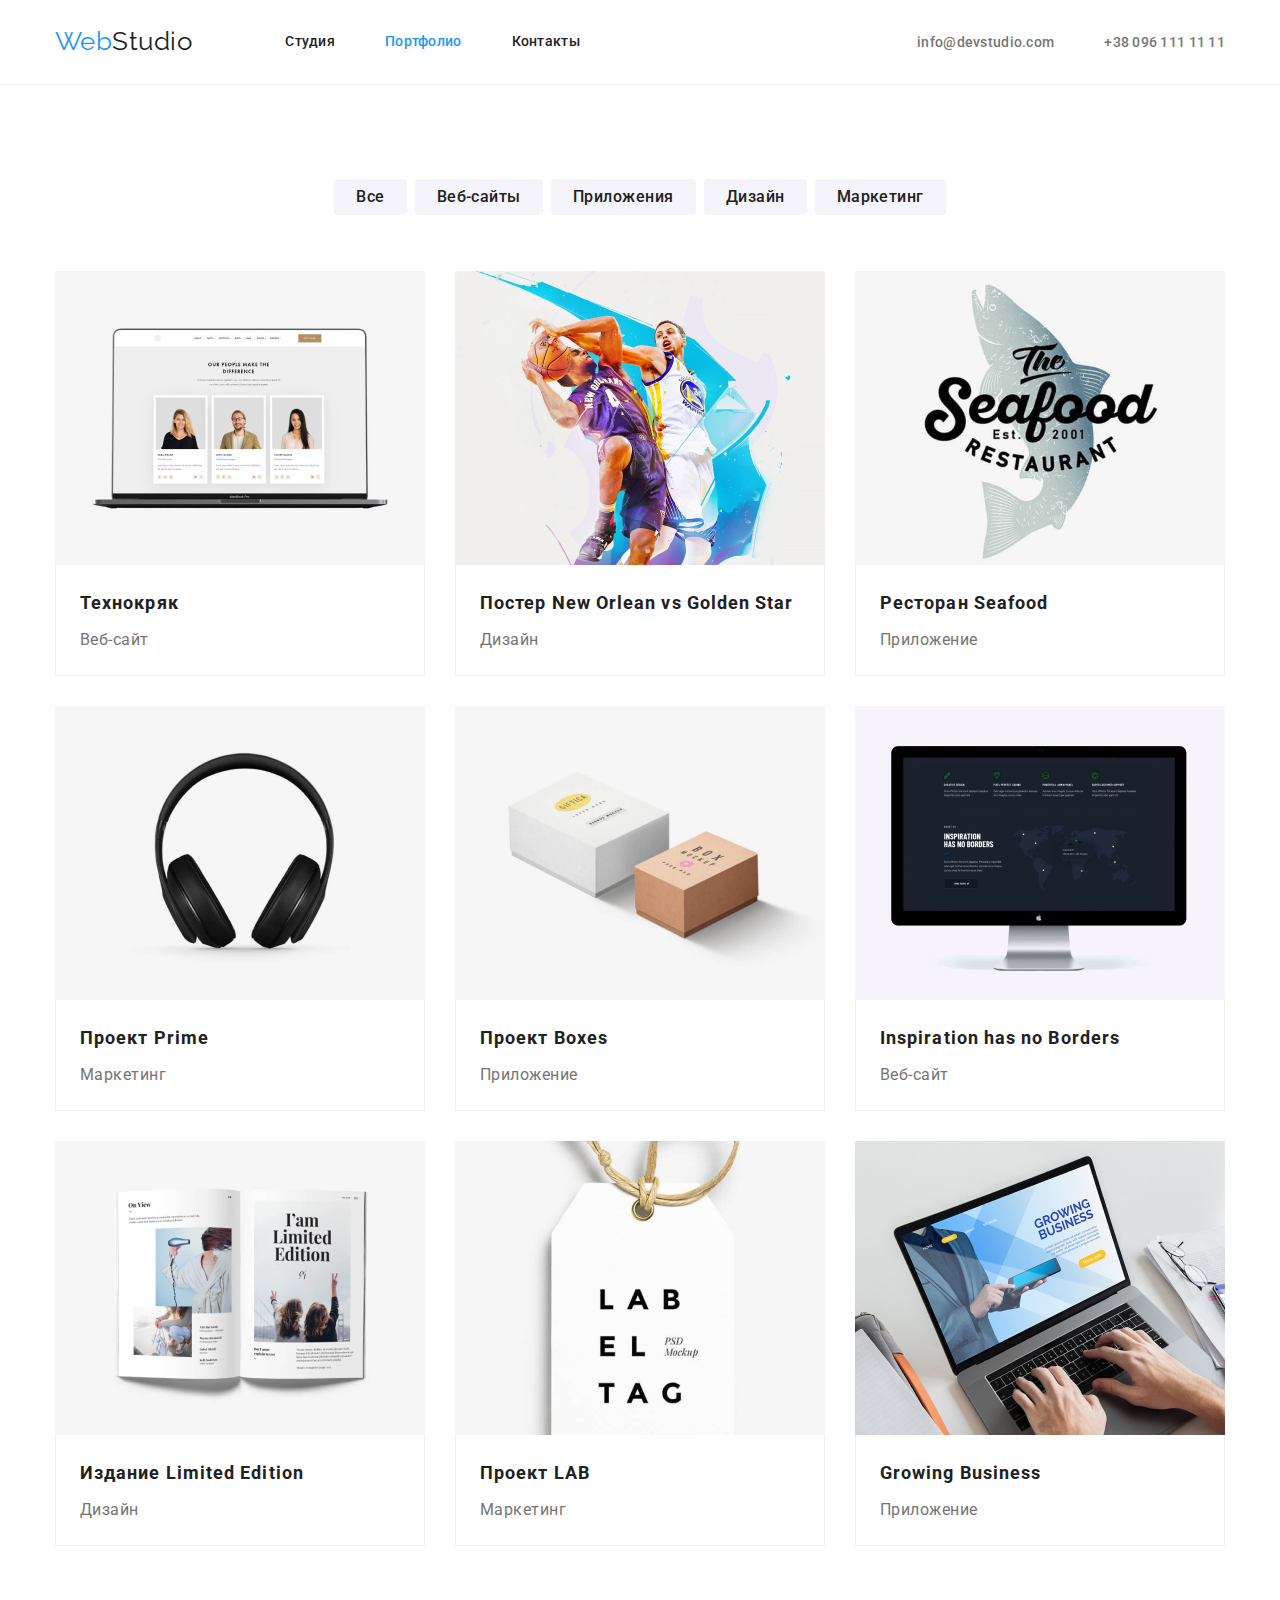
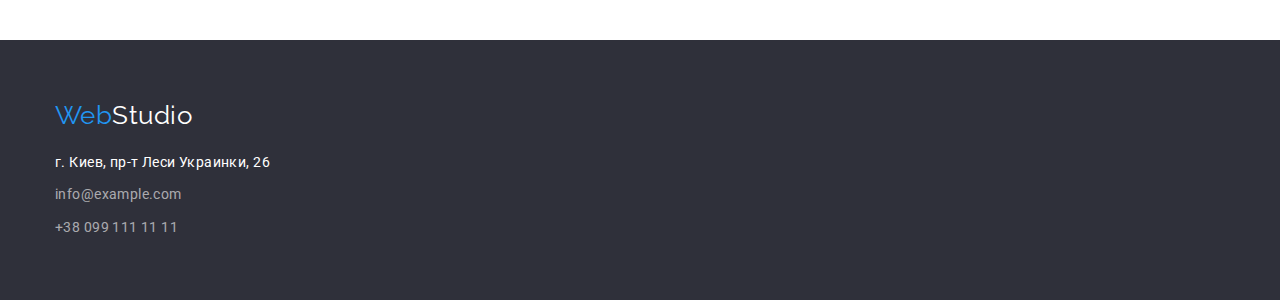
==== commit f06e7bb8: "tru" ====
--- a/portfolio.html
+++ b/portfolio.html
@@ -49,7 +49,6 @@
         </div>
       </div>
     </header>
-    border-bottom: 1px solid #eeeeee;
     <!-- Хіро -->
     <h1 class="title visually-hidden">Приклади робіт</h1>
     <main class="exm-work container">
